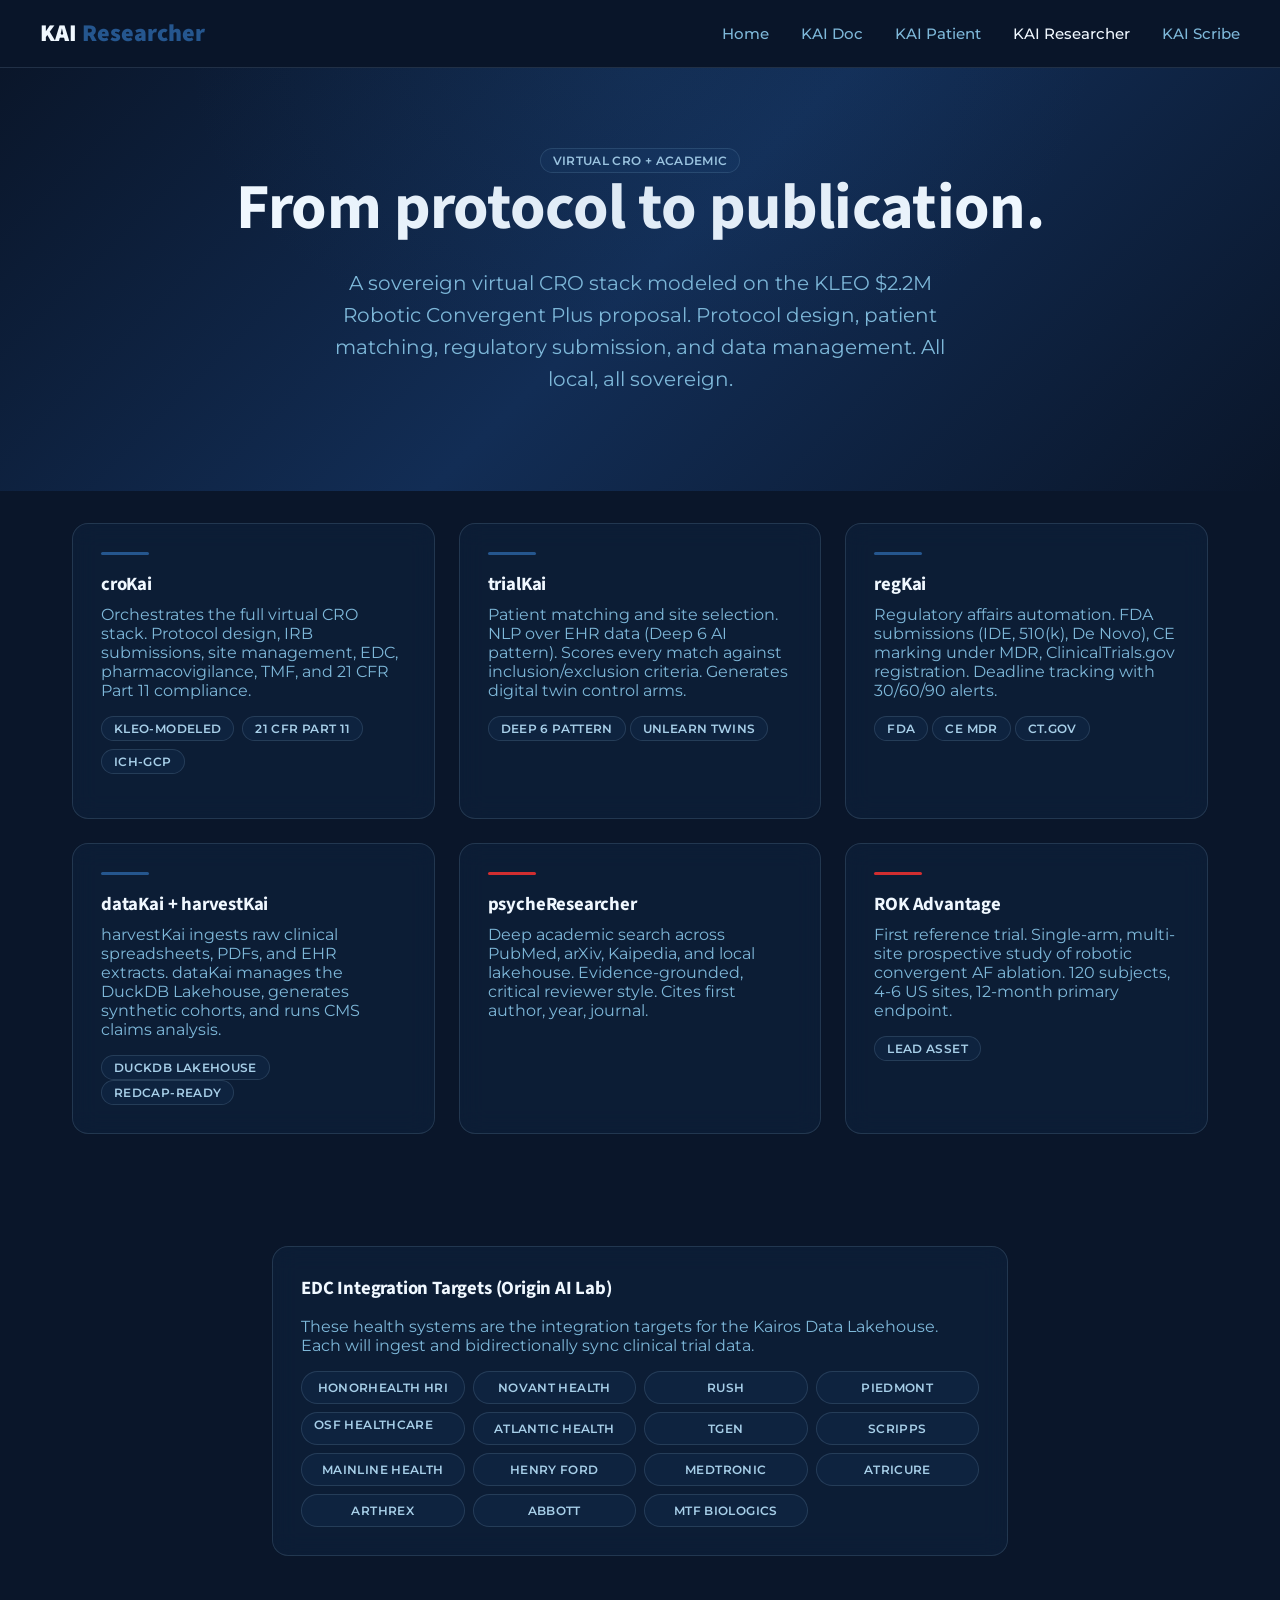
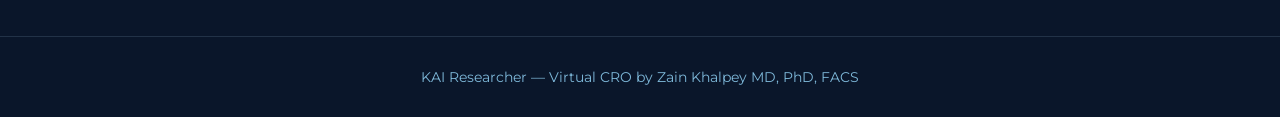
==== kai-researcher.html @ 85fddeea "KAI Suite web: Kai Palette landing + 4 app pages (Doc/Patient/Researcher/Scribe)" ====
<!DOCTYPE html>
<html lang="en">
<head>
<meta charset="UTF-8">
<meta name="viewport" content="width=device-width, initial-scale=1.0">
<title>KAI Researcher — Virtual CRO & Academic</title>
<link rel="stylesheet" href="styles.css">
</head>
<body>
<nav>
  <div class="nav-content">
    <div class="logo">KAI <span>Researcher</span></div>
    <ul>
      <li><a href="index.html">Home</a></li>
      <li><a href="kai-doc.html">KAI Doc</a></li>
      <li><a href="kai-patient.html">KAI Patient</a></li>
      <li><a href="kai-researcher.html" class="active">KAI Researcher</a></li>
      <li><a href="kai-scribe.html">KAI Scribe</a></li>
    </ul>
  </div>
</nav>

<section class="hero hero-gradient">
  <span class="badge">Virtual CRO + Academic</span>
  <h1>From protocol to publication.</h1>
  <p class="subtitle">A sovereign virtual CRO stack modeled on the KLEO $2.2M Robotic Convergent Plus proposal. Protocol design, patient matching, regulatory submission, and data management. All local, all sovereign.</p>
</section>

<section class="grid">
  <div class="glass-card">
    <div class="accent-line"></div>
    <h3>croKai</h3>
    <p style="color:var(--text-muted); margin:0.5rem 0 1rem;">Orchestrates the full virtual CRO stack. Protocol design, IRB submissions, site management, EDC, pharmacovigilance, TMF, and 21 CFR Part 11 compliance.</p>
    <div style="display:flex; gap:0.5rem; flex-wrap:wrap; margin-bottom:1rem;">
      <span class="badge">KLEO-modeled</span>
      <span class="badge">21 CFR Part 11</span>
      <span class="badge">ICH-GCP</span>
    </div>
  </div>

  <div class="glass-card">
    <div class="accent-line"></div>
    <h3>trialKai</h3>
    <p style="color:var(--text-muted); margin:0.5rem 0 1rem;">Patient matching and site selection. NLP over EHR data (Deep 6 AI pattern). Scores every match against inclusion/exclusion criteria. Generates digital twin control arms.</p>
    <span class="badge">Deep 6 pattern</span>
    <span class="badge">Unlearn twins</span>
  </div>

  <div class="glass-card">
    <div class="accent-line"></div>
    <h3>regKai</h3>
    <p style="color:var(--text-muted); margin:0.5rem 0 1rem;">Regulatory affairs automation. FDA submissions (IDE, 510(k), De Novo), CE marking under MDR, ClinicalTrials.gov registration. Deadline tracking with 30/60/90 alerts.</p>
    <span class="badge">FDA</span>
    <span class="badge">CE MDR</span>
    <span class="badge">CT.gov</span>
  </div>

  <div class="glass-card">
    <div class="accent-line"></div>
    <h3>dataKai + harvestKai</h3>
    <p style="color:var(--text-muted); margin:0.5rem 0 1rem;">harvestKai ingests raw clinical spreadsheets, PDFs, and EHR extracts. dataKai manages the DuckDB Lakehouse, generates synthetic cohorts, and runs CMS claims analysis.</p>
    <span class="badge">DuckDB Lakehouse</span>
    <span class="badge">REDCap-ready</span>
  </div>

  <div class="glass-card">
    <div class="accent-line crimson"></div>
    <h3>psycheResearcher</h3>
    <p style="color:var(--text-muted); margin:0.5rem 0 1rem;">Deep academic search across PubMed, arXiv, Kaipedia, and local lakehouse. Evidence-grounded, critical reviewer style. Cites first author, year, journal.</p>
  </div>

  <div class="glass-card">
    <div class="accent-line crimson"></div>
    <h3>ROK Advantage</h3>
    <p style="color:var(--text-muted); margin:0.5rem 0 1rem;">First reference trial. Single-arm, multi-site prospective study of robotic convergent AF ablation. 120 subjects, 4-6 US sites, 12-month primary endpoint.</p>
    <span class="badge">Lead asset</span>
  </div>
</section>

<section style="max-width:800px; margin:3rem auto; padding:2rem;">
  <div class="glass-card">
    <h3 style="margin-bottom:1rem;">EDC Integration Targets (Origin AI Lab)</h3>
    <p style="color:var(--text-muted); margin-bottom:1rem;">These health systems are the integration targets for the Kairos Data Lakehouse. Each will ingest and bidirectionally sync clinical trial data.</p>
    <div style="display:grid; grid-template-columns:repeat(auto-fill, minmax(140px,1fr)); gap:0.5rem;">
      <span class="badge" style="text-align:center; padding:0.5rem;">HonorHealth HRI</span>
      <span class="badge" style="text-align:center; padding:0.5rem;">Novant Health</span>
      <span class="badge" style="text-align:center; padding:0.5rem;">RUSH</span>
      <span class="badge" style="text-align:center; padding:0.5rem;">Piedmont</span>
      <span class="badge" sitol="text-align:center; padding:0.5rem;">OSF HealthCare</span>
      <span class="badge" style="text-align:center; padding:0.5rem;">Atlantic Health</span>
      <span class="badge" style="text-align:center; padding:0.5rem;">TGen</span>
      <span class="badge" style="text-align:center; padding:0.5rem;">Scripps</span>
      <span class="badge" style="text-align:center; padding:0.5rem;">Mainline Health</span>
      <span class="badge" style="text-align:center; padding:0.5rem;">Henry Ford</span>
      <span class="badge" style="text-align:center; padding:0.5rem;">Medtronic</span>
      <span class="badge" style="text-align:center; padding:0.5rem;">AtriCure</span>
      <span class="badge" style="text-align:center; padding:0.5rem;">Arthrex</span>
      <span class="badge" style="text-align:center; padding:0.5rem;">Abbott</span>
      <span class="badge" style="text-align:center; padding:0.5rem;">MTF Biologics</span>
    </div>
  </div>
</section>

<footer>
  <p>KAI Researcher &mdash; Virtual CRO by Zain Khalpey MD, PhD, FACS</p>
</footer>
</body>
</html>
---- styles.css ----
/* KAI Suite — Canonical Kai Palette (ORacle-verified hex lock 2026-05-12) */
@import url('https://fonts.googleapis.com/css2?family=Montserrat:wght@400;500;600;700;800&family=Source+Sans+3:wght@400;600;700;900&display=swap');

:root {
  --navy: #0A162A;
  --navy-2: #122D55;
  --navy-3: #2A496F;
  --cobalt: #25568E;
  --slate-blue: #4C7197;
  --mist-blue: #658EB1;
  --sky: #A7CFE8;
  --crimson: #9F2022;
  --crimson-glow: #D12E30;
  --text-primary: #F0F8FF;
  --text-muted: #7EB8D9;
  --glass-bg: rgba(37, 86, 142, 0.12);
  --glass-border: rgba(167, 207, 232, 0.15);
}

* { margin: 0; padding: 0; box-sizing: border-box; }

html, body {
  font-family: 'Montserrat', 'Segoe UI', system-ui, sans-serif;
  background: var(--navy);
  color: var(--text-primary);
  min-height: 100vh;
  overflow-x: hidden;
}

h1, h2, h3, h4, h5, h6 {
  font-family: 'Source Sans 3', 'Source Sans Pro', sans-serif;
  font-weight: 700;
  letter-spacing: -0.01em;
}

a { color: var(--sky); text-decoration: none; transition: color 0.2s; }
a:hover { color: var(--text-primary); }

/* Glassmorphism card */
.glass-card {
  background: var(--glass-bg);
  backdrop-filter: blur(12px);
  -webkit-backdrop-filter: blur(12px);
  border: 1px solid var(--glass-border);
  border-radius: 16px;
  padding: 1.75rem;
  transition: transform 0.3s, box-shadow 0.3s, border-color 0.3s;
}

.glass-card:hover {
  transform: translateY(-4px);
  border-color: rgba(167, 207, 232, 0.35);
  box-shadow: 0 12px 40px rgba(37, 86, 142, 0.25);
}

/* Hero gradient */
.hero-gradient {
  background: linear-gradient(135deg, var(--navy) 0%, var(--navy-2) 50%, var(--navy) 100%);
  position: relative;
}

.hero-gradient::before {
  content: '';
  position: absolute;
  top: 0; left: 0; right: 0; bottom: 0;
  background: radial-gradient(ellipse at top, rgba(37, 86, 142, 0.15) 0%, transparent 50%);
  pointer-events: none;
}

/* Accent line */
.accent-line {
  width: 48px;
  height: 3px;
  background: var(--cobalt);
  border-radius: 2px;
  margin-bottom: 1rem;
}

.accent-line.crimson { background: var(--crimson-glow); }

/* Button */
.btn-primary {
  display: inline-flex;
  align-items: center;
  gap: 0.5rem;
  background: var(--cobalt);
  color: var(--text-primary);
  padding: 0.75rem 1.5rem;
  border-radius: 10px;
  font-weight: 600;
  border: 1px solid rgba(167, 207, 232, 0.2);
  transition: all 0.3s;
  cursor: pointer;
  text-decoration: none;
}

.btn-primary:hover {
  background: var(--slate-blue);
  border-color: var(--sky);
  transform: translateY(-2px);
  box-shadow: 0 8px 24px rgba(37, 86, 142, 0.4);
}

/* Nav */
nav {
  position: sticky;
  top: 0;
  z-index: 100;
  background: rgba(10, 22, 42, 0.85);
  backdrop-filter: blur(20px);
  -webkit-backdrop-filter: blur(20px);
  border-bottom: 1px solid var(--glass-border);
  padding: 1rem 2rem;
}

nav .nav-content {
  max-width: 1200px;
  margin: 0 auto;
  display: flex;
  align-items: center;
  justify-content: space-between;
}

nav .logo {
  font-family: 'Source Sans 3', sans-serif;
  font-weight: 900;
  font-size: 1.5rem;
  color: var(--text-primary);
}

nav .logo span { color: var(--cobalt); }

nav ul {
  display: flex;
  list-style: none;
  gap: 2rem;
}

nav a {
  color: var(--text-muted);
  font-size: 0.95rem;
  font-weight: 500;
  transition: color 0.2s;
}

nav a:hover, nav a.active { color: var(--text-primary); }

/* Hero */
.hero {
  padding: 5rem 2rem 4rem;
  text-align: center;
  position: relative;
}

.hero h1 {
  font-size: clamp(2.5rem, 6vw, 4rem);
  line-height: 1.1;
  margin-bottom: 1.5rem;
}

.hero .subtitle {
  font-size: 1.25rem;
  color: var(--text-muted);
  max-width: 640px;
  margin: 0 auto 2rem;
  line-height: 1.6;
}

/* Grid */
.grid {
  max-width: 1200px;
  margin: 0 auto;
  padding: 2rem;
  display: grid;
  grid-template-columns: repeat(auto-fit, minmax(300px, 1fr));
  gap: 1.5rem;
}

/* Feature list */
.feature-list {
  list-style: none;
  margin-top: 1rem;
}

.feature-list li {
  padding: 0.5rem 0;
  color: var(--text-muted);
  display: flex;
  align-items: start;
  gap: 0.75rem;
}

.feature-list li::before {
  content: '';
  width: 6px;
  height: 6px;
  background: var(--cobalt);
  border-radius: 50%;
  margin-top: 0.5rem;
  flex-shrink: 0;
}

/* Stat */
.stat {
  font-family: 'Source Sans 3', sans-serif;
  font-weight: 900;
  font-size: 2.5rem;
  color: var(--cobalt);
}

.stat.crimson { color: var(--crimson-glow); }

.stat-label {
  color: var(--text-muted);
  font-size: 0.85rem;
  text-transform: uppercase;
  letter-spacing: 0.05em;
}

/* Badge */
.badge {
  display: inline-block;
  background: var(--glass-bg);
  border: 1px solid var(--glass-border);
  color: var(--sky);
  padding: 0.25rem 0.75rem;
  border-radius: 20px;
  font-size: 0.75rem;
  font-weight: 600;
  letter-spacing: 0.03em;
  text-transform: uppercase;
}

/* Footer */
footer {
  border-top: 1px solid var(--glass-border);
  padding: 2rem;
  text-align: center;
  color: var(--text-muted);
  font-size: 0.85rem;
}

/* Voice indicator */
.voice-indicator {
  display: inline-flex;
  align-items: center;
  gap: 0.5rem;
  background: var(--glass-bg);
  padding: 0.5rem 1rem;
  border-radius: 24px;
  border: 1px solid var(--glass-border);
}

.voice-pulse {
  width: 8px;
  height: 8px;
  background: var(--crimson-glow);
  border-radius: 50%;
  animation: pulse 2s ease-in-out infinite;
}

@keyframes pulse {
  0%, 100% { opacity: 1; transform: scale(1); }
  50% { opacity: 0.5; transform: scale(1.2); }
}

@media (max-width: 768px) {
  nav ul { display: none; }
  .hero { padding: 3rem 1rem; }
  .grid { padding: 1rem; }
}
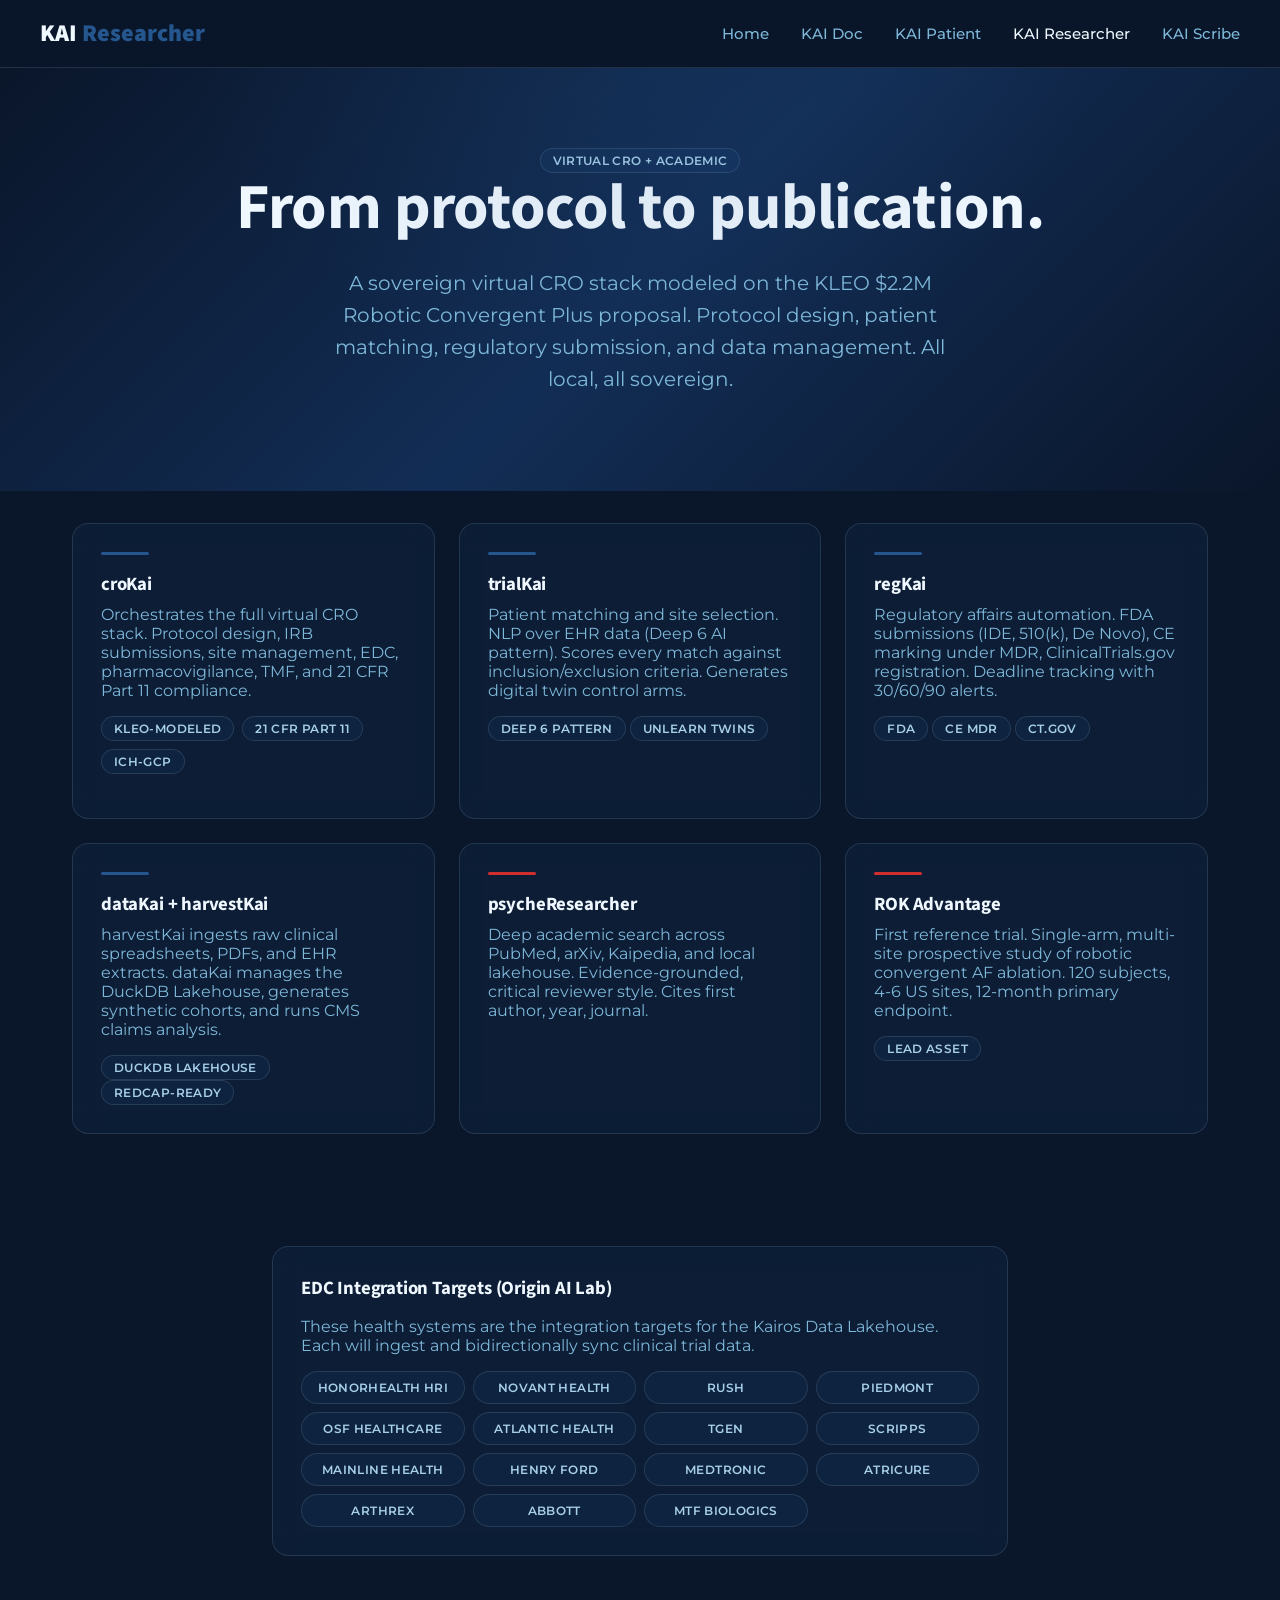
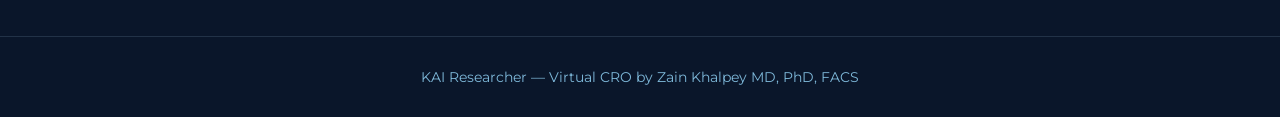
==== commit 4b39d38f: "Fix typo: sitol -> style (Pages build failure)" ====
--- a/kai-researcher.html
+++ b/kai-researcher.html
@@ -86,7 +86,7 @@
       <span class="badge" style="text-align:center; padding:0.5rem;">Novant Health</span>
       <span class="badge" style="text-align:center; padding:0.5rem;">RUSH</span>
       <span class="badge" style="text-align:center; padding:0.5rem;">Piedmont</span>
-      <span class="badge" sitol="text-align:center; padding:0.5rem;">OSF HealthCare</span>
+      <span class="badge" style="text-align:center; padding:0.5rem;">OSF HealthCare</span>
       <span class="badge" style="text-align:center; padding:0.5rem;">Atlantic Health</span>
       <span class="badge" style="text-align:center; padding:0.5rem;">TGen</span>
       <span class="badge" style="text-align:center; padding:0.5rem;">Scripps</span>
